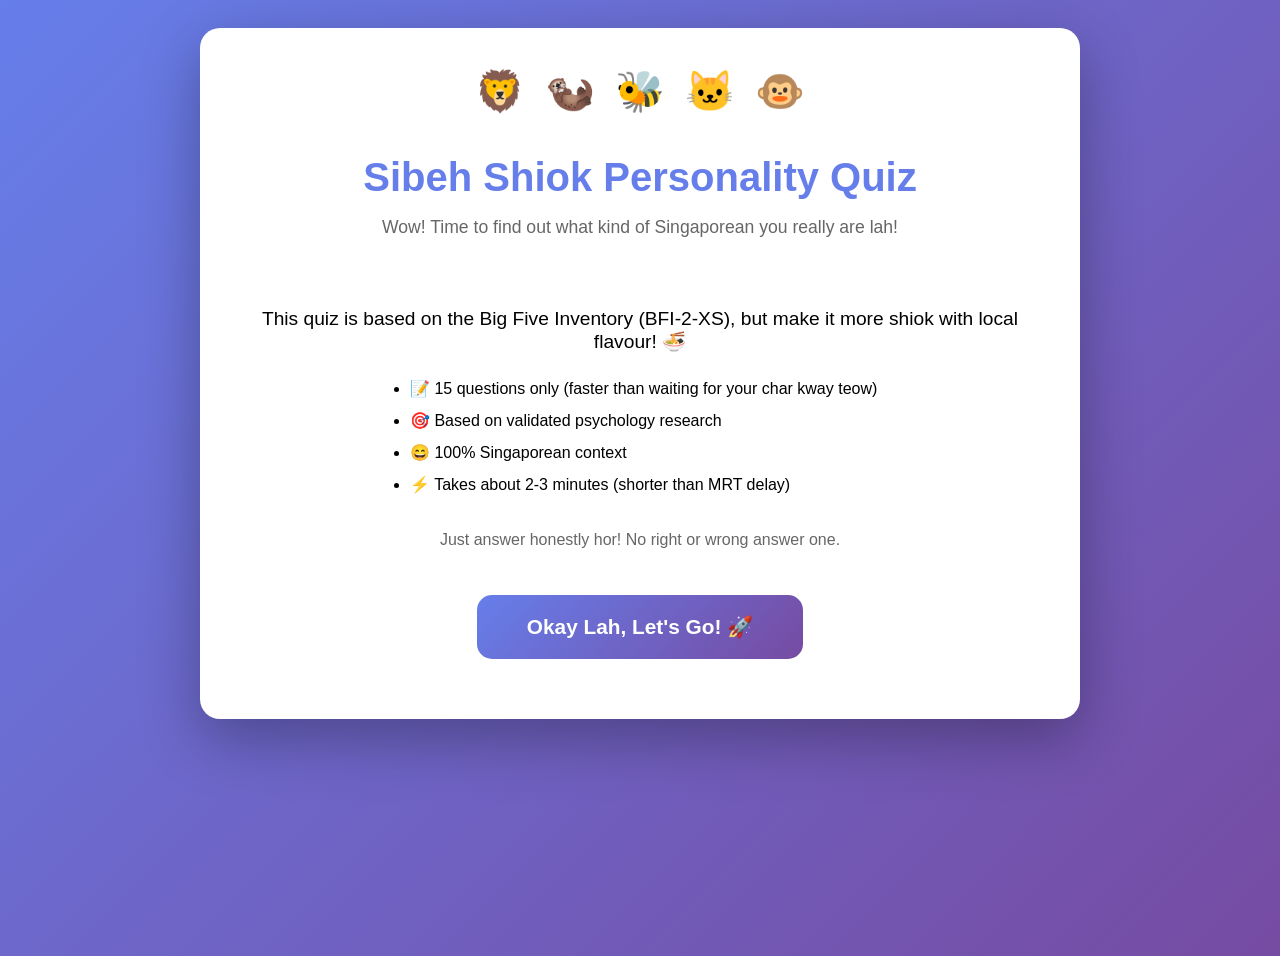
==== index.html @ f8a70c3f "initial commit" ====
<!DOCTYPE html>
<html lang="en">
<head>
    <meta charset="UTF-8">
    <meta name="viewport" content="width=device-width, initial-scale=1.0">
    <title>Sibeh Shiok Personality Quiz</title>
    <link rel="stylesheet" href="style.css">
</head>
<body>
    <div class="container">
        <!-- Intro Screen -->
        <div class="intro-screen active">
            <div class="bouncing-mascots">
                <div class="bouncing-emoji">🦁</div>
                <div class="bouncing-emoji">🦦</div>
                <div class="bouncing-emoji">🐝</div>
                <div class="bouncing-emoji">🐱</div>
                <div class="bouncing-emoji">🐵</div>
            </div>
            <div class="header">
                <h1>Sibeh Shiok Personality Quiz</h1>
                <p class="subtitle">Wow! Time to find out what kind of Singaporean you really are lah!</p>
            </div>
            <div class="intro-content">
                <p style="font-size: 1.2em; margin-bottom: 20px;">This quiz is based on the Big Five Inventory (BFI-2-XS), but make it more shiok with local flavour! 🍜</p>
                <ul>
                    <li>📝 15 questions only (faster than waiting for your char kway teow)</li>
                    <li>🎯 Based on validated psychology research</li>
                    <li>😄 100% Singaporean context</li>
                    <li>⚡ Takes about 2-3 minutes (shorter than MRT delay)</li>
                </ul>
                <p style="margin-top: 30px; color: #666;">Just answer honestly hor! No right or wrong answer one.</p>
                <button class="start-btn" onclick="startQuiz()">Okay Lah, Let's Go! 🚀</button>
            </div>
        </div>

        <!-- Quiz Screen -->
        <div class="quiz-screen">
            <div class="header">
                <h1>Sibeh Shiok Personality Quiz</h1>
                <p class="subtitle">Answer based on how you normally behave lah</p>
            </div>

            <div class="progress-container">
                <div class="progress-bar">
                    <div class="progress-fill" id="progressBar"></div>
                    <div class="progress-percentage" id="progressPercentage">0%</div>
                </div>
            </div>

            <div class="question-card">
                <div class="question-number" id="questionNumber">Question 1 of 30</div>
                <div class="question-text" id="questionText"></div>
                <div class="options" id="optionsContainer"></div>
            </div>

            <div class="nav-buttons">
                <button class="btn btn-prev" id="prevBtn" onclick="prevQuestion()">⬅️ Back</button>
                <button class="btn btn-next" id="nextBtn" onclick="nextQuestion()">Next ➡️</button>
            </div>
        </div>

        <!-- Results Screen -->
        <div class="results">
            <div class="header">
                <h1>🎉 Your Results!</h1>
                <p class="subtitle">Here's what kind of Singaporean you are:</p>
            </div>
            <div id="resultsContainer"></div>
            <div style="text-align: center; margin-top: 30px;">
                <button class="start-btn" onclick="location.reload()">Take Again? 🔄</button>
            </div>
        </div>
    </div>

    <script src="script.js"></script>
</body>
</html>
---- style.css ----
body {
    font-family: 'Segoe UI', Tahoma, Geneva, Verdana, sans-serif;
    background: linear-gradient(135deg, #667eea 0%, #764ba2 100%);
    min-height: 100vh;
    padding: 20px;
}

.container {
    max-width: 800px;
    margin: 0 auto;
    background: white;
    border-radius: 20px;
    padding: 40px;
    box-shadow: 0 20px 60px rgba(0,0,0,0.3);
}

.header {
    text-align: center;
    margin-bottom: 30px;
}

.header h1 {
    color: #667eea;
    font-size: 2.5em;
    margin-bottom: 10px;
}

.header .subtitle {
    color: #666;
    font-size: 1.1em;
}

.progress-container {
    margin: 30px 0;
}

.progress-bar {
    width: 100%;
    height: 30px;
    background: #f0f0f0;
    border-radius: 15px;
    overflow: hidden;
    position: relative;
}

.progress-fill {
    height: 100%;
    background: linear-gradient(90deg, #667eea, #764ba2);
    transition: width 0.3s ease;
}

.progress-percentage {
    position: absolute;
    top: 50%;
    right: 10px;
    transform: translateY(-50%);
    color: #333;
    font-weight: bold;
    font-size: 0.9em;
    z-index: 10;
}

.question-card {
    background: #f8f9fa;
    padding: 30px;
    border-radius: 15px;
    margin-bottom: 20px;
    border-left: 5px solid #667eea;
}

.question-number {
    color: #667eea;
    font-weight: bold;
    margin-bottom: 10px;
}

.question-text {
    font-size: 1.3em;
    color: #333;
    margin-bottom: 20px;
    line-height: 1.5;
}

.options {
    display: flex;
    flex-direction: column;
    gap: 12px;
}

.option-btn {
    padding: 15px 20px;
    border: 2px solid #e0e0e0;
    background: white;
    border-radius: 10px;
    cursor: pointer;
    transition: all 0.2s;
    font-size: 1em;
    text-align: left;
}

.option-btn:hover {
    border-color: #667eea;
    background: #f0f4ff;
    transform: translateX(5px);
}

.option-btn.selected {
    border-color: #667eea;
    background: #667eea;
    color: white;
}

.nav-buttons {
    display: flex;
    justify-content: space-between;
    margin-top: 30px;
}

.btn {
    padding: 12px 30px;
    border: none;
    border-radius: 10px;
    font-size: 1em;
    cursor: pointer;
    transition: all 0.2s;
    font-weight: bold;
}

.btn-prev {
    background: #e0e0e0;
    color: #333;
}

.btn-next {
    background: #667eea;
    color: white;
}

.btn:hover {
    transform: translateY(-2px);
    box-shadow: 0 5px 15px rgba(0,0,0,0.2);
}

.btn:disabled {
    opacity: 0.5;
    cursor: not-allowed;
    transform: none;
}

.results {
    display: none;
}

.results.active {
    display: block;
}

.trait-card {
    background: #f8f9fa;
    padding: 20px;
    border-radius: 10px;
    margin-bottom: 15px;
}

.trait-header {
    display: flex;
    justify-content: space-between;
    align-items: center;
    margin-bottom: 10px;
}

.trait-name {
    font-weight: bold;
    color: #333;
    font-size: 1.2em;
}

.trait-score {
    font-size: 1.5em;
    font-weight: bold;
    color: #667eea;
}

.trait-bar {
    width: 100%;
    height: 20px;
    background: #e0e0e0;
    border-radius: 10px;
    overflow: hidden;
    margin-bottom: 10px;
}

.trait-bar-fill {
    height: 100%;
    background: linear-gradient(90deg, #667eea, #764ba2);
    transition: width 1s ease;
}

.trait-description {
    color: #666;
    line-height: 1.6;
}

.emoji {
    font-size: 1.5em;
    margin-right: 10px;
}

.intro-screen, .quiz-screen {
    display: none;
}

.intro-screen.active, .quiz-screen.active {
    display: block;
}

.start-btn {
    background: linear-gradient(135deg, #667eea, #764ba2);
    color: white;
    padding: 20px 50px;
    font-size: 1.3em;
    border: none;
    border-radius: 15px;
    cursor: pointer;
    margin-top: 30px;
    font-weight: bold;
    transition: all 0.3s;
}

.start-btn:hover {
    transform: scale(1.05);
    box-shadow: 0 10px 30px rgba(102, 126, 234, 0.4);
}

.intro-content {
    text-align: center;
    padding: 20px;
}

.intro-content ul {
    text-align: left;
    margin: 20px auto;
    max-width: 500px;
    line-height: 2;
}

/* Bouncing mascots animation */
@keyframes bounce {
    0%, 100% {
        transform: translateY(0);
    }
    50% {
        transform: translateY(-20px);
    }
}

.bouncing-mascots {
    display: flex;
    justify-content: center;
    gap: 20px;
    margin-bottom: 5px;
    height: 60px;
}

.bouncing-emoji {
    font-size: 2.5em;
    animation: bounce 1.5s ease-in-out infinite;
}

.bouncing-emoji:nth-child(1) {
    animation-delay: 0s;
}

.bouncing-emoji:nth-child(2) {
    animation-delay: 0s;
}

.bouncing-emoji:nth-child(3) {
    animation-delay: 0s;
}

.bouncing-emoji:nth-child(4) {
    animation-delay: 0s;
}

.bouncing-emoji:nth-child(5) {
    animation-delay: 0s;
}

/* Mascot main section */
.mascot-main-section {
    background: linear-gradient(135deg, #667eea 0%, #764ba2 100%);
    border-radius: 15px;
    padding: 40px;
    color: white;
    text-align: center;
    margin-bottom: 40px;
}

.mascot-main {
    display: flex;
    flex-direction: column;
    align-items: center;
    gap: 15px;
}

.mascot-emoji-large {
    font-size: 4em;
    animation: bounce 1.5s ease-in-out infinite;
}

.mascot-name-large {
    font-size: 2em;
    font-weight: bold;
}

.mascot-description-large {
    font-size: 1.1em;
    line-height: 1.6;
    max-width: 600px;
}

/* Traits section */
.traits-section {
    margin-bottom: 40px;
}

/* All mascots section */
.all-mascots-section {
    margin-top: 50px;
    padding-top: 40px;
    border-top: 3px solid #e0e0e0;
}

.all-mascots-section h2 {
    text-align: center;
    color: #667eea;
    font-size: 1.8em;
    margin-bottom: 30px;
}

.mascots-grid {
    display: grid;
    grid-template-columns: repeat(auto-fit, minmax(220px, 1fr));
    gap: 20px;
}

.mascot-card {
    background: #f8f9fa;
    border: 2px solid #e0e0e0;
    border-radius: 15px;
    padding: 20px;
    text-align: center;
    transition: all 0.3s ease;
    position: relative;
}

.mascot-card:hover {
    transform: translateY(-5px);
    box-shadow: 0 10px 25px rgba(102, 126, 234, 0.2);
}

.mascot-card.highlighted {
    color: white;
    box-shadow: 0 10px 30px rgba(0, 0, 0, 0.2);
}

/* Extraversion - Party Lion - Red/Orange */
.mascot-card.highlighted-E {
    background: linear-gradient(135deg, #FF6B6B 0%, #FF8E53 100%);
    border-color: #FF6B6B;
}

.mascot-card.highlighted-E .mascot-name {
    color: white;
}

.mascot-card.highlighted-E .mascot-description {
    color: rgba(255, 255, 255, 0.9);
}

.mascot-card.highlighted-E .user-mascot-badge {
    background: rgba(255, 255, 255, 0.3);
    color: white;
}

/* Agreeableness - Chill Otter - Teal */
.mascot-card.highlighted-A {
    background: linear-gradient(135deg, #00B4DB 0%, #0083B0 100%);
    border-color: #00B4DB;
}

.mascot-card.highlighted-A .mascot-name {
    color: white;
}

.mascot-card.highlighted-A .mascot-description {
    color: rgba(255, 255, 255, 0.9);
}

.mascot-card.highlighted-A .user-mascot-badge {
    background: rgba(255, 255, 255, 0.3);
    color: white;
}

/* Conscientiousness - Boss Bee - Gold */
.mascot-card.highlighted-C {
    background: linear-gradient(135deg, #FFD89B 0%, #FFC92A 100%);
    border-color: #FFC92A;
}

.mascot-card.highlighted-C .mascot-name {
    color: #333;
}

.mascot-card.highlighted-C .mascot-description {
    color: #333;
}

.mascot-card.highlighted-C .user-mascot-badge {
    background: rgba(0, 0, 0, 0.1);
    color: #333;
}

/* Neuroticism - Kiasu Kitten - Purple/Pink */
.mascot-card.highlighted-N {
    background: linear-gradient(135deg, #C061F0 0%, #E75480 100%);
    border-color: #C061F0;
}

.mascot-card.highlighted-N .mascot-name {
    color: white;
}

.mascot-card.highlighted-N .mascot-description {
    color: rgba(255, 255, 255, 0.9);
}

.mascot-card.highlighted-N .user-mascot-badge {
    background: rgba(255, 255, 255, 0.3);
    color: white;
}

/* Openness - Curious Monkey - Green */
.mascot-card.highlighted-O {
    background: linear-gradient(135deg, #11998E 0%, #38EF7D 100%);
    border-color: #11998E;
}

.mascot-card.highlighted-O .mascot-name {
    color: white;
}

.mascot-card.highlighted-O .mascot-description {
    color: rgba(255, 255, 255, 0.9);
}

.mascot-card.highlighted-O .user-mascot-badge {
    background: rgba(255, 255, 255, 0.3);
    color: white;
}

.mascot-emoji {
    font-size: 3em;
    margin-bottom: 10px;
}

.mascot-name {
    font-weight: bold;
    font-size: 1.2em;
    margin-bottom: 10px;
    color: #333;
}

.mascot-description {
    font-size: 0.9em;
    line-height: 1.5;
    color: #666;
}

.user-mascot-badge {
    position: absolute;
    top: 10px;
    right: 10px;
    background: #fff;
    color: #333;
    padding: 5px 12px;
    border-radius: 20px;
    font-weight: bold;
    font-size: 0.8em;
}

@media (max-width: 600px) {
    .container {
        padding: 20px;
    }
    
    .header h1 {
        font-size: 1.8em;
    }
    
    .question-text {
        font-size: 1.1em;
    }
    
    .bouncing-mascots {
        gap: 10px;
        height: 50px;
    }
    
    .bouncing-emoji {
        font-size: 2em;
    }
    
    .mascot-emoji-large {
        font-size: 3em;
    }
    
    .mascot-name-large {
        font-size: 1.5em;
    }
    
    .mascots-grid {
        grid-template-columns: 1fr;
    }
}
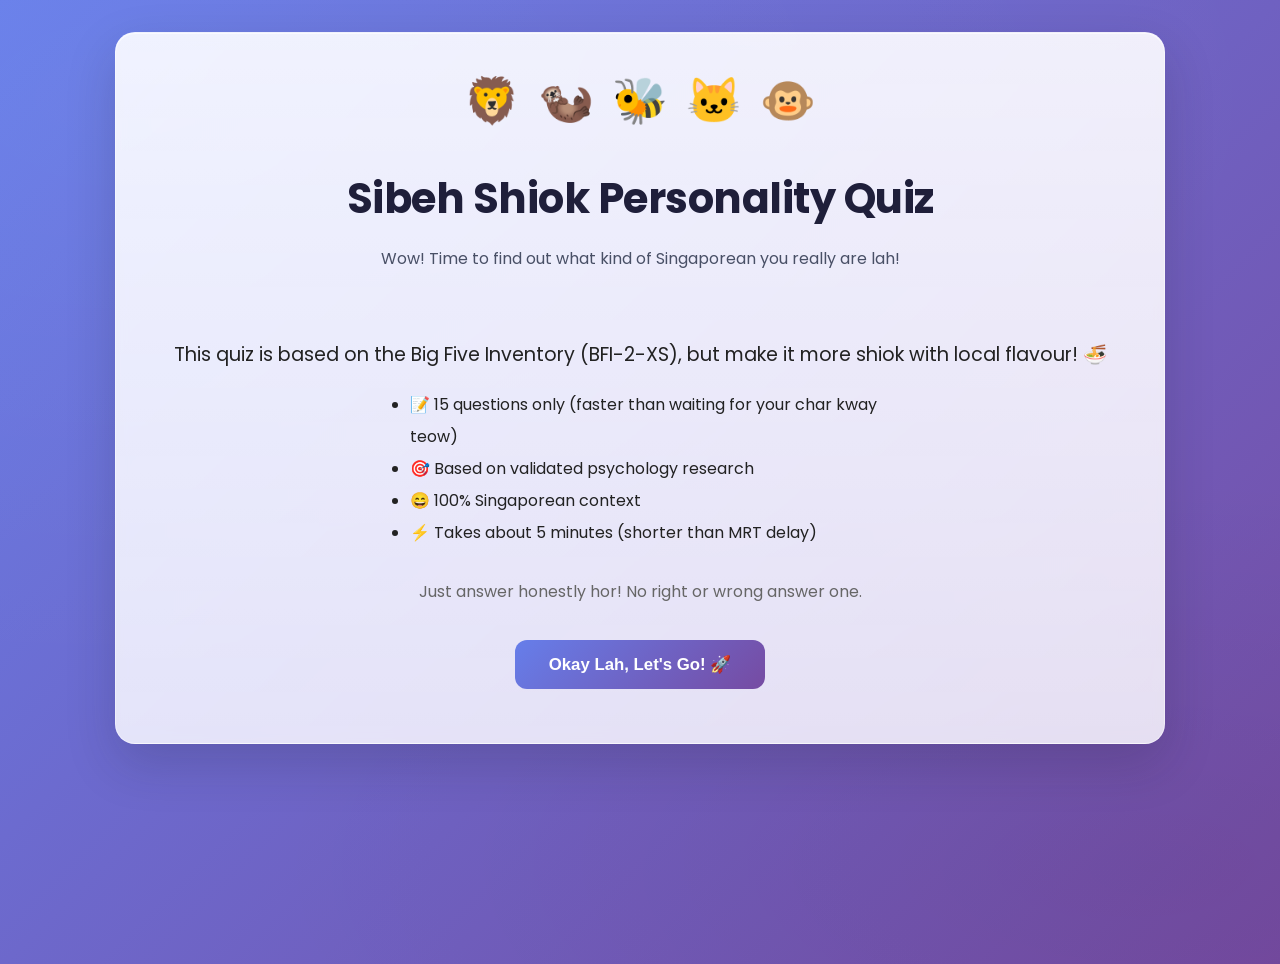
==== commit e523edb4: "new commit #2" ====
--- a/index.html
+++ b/index.html
@@ -1,6 +1,3 @@
-<!DOCTYPE html>
-<html lang="en">
-<head>
     <meta charset="UTF-8">
     <meta name="viewport" content="width=device-width, initial-scale=1.0">
     <title>Sibeh Shiok Personality Quiz</title>
@@ -27,7 +24,7 @@
                     <li>📝 15 questions only (faster than waiting for your char kway teow)</li>
                     <li>🎯 Based on validated psychology research</li>
                     <li>😄 100% Singaporean context</li>
-                    <li>⚡ Takes about 2-3 minutes (shorter than MRT delay)</li>
+                    <li>⚡ Takes about 5 minutes (shorter than MRT delay)</li>
                 </ul>
                 <p style="margin-top: 30px; color: #666;">Just answer honestly hor! No right or wrong answer one.</p>
                 <button class="start-btn" onclick="startQuiz()">Okay Lah, Let's Go! 🚀</button>
@@ -49,7 +46,7 @@
             </div>
 
             <div class="question-card">
-                <div class="question-number" id="questionNumber">Question 1 of 30</div>
+                <div class="question-number" id="questionNumber">Question 1 of 20</div>
                 <div class="question-text" id="questionText"></div>
                 <div class="options" id="optionsContainer"></div>
             </div>
@@ -73,6 +70,7 @@
         </div>
     </div>
 
+    <canvas id="confetti-canvas" aria-hidden="true"></canvas>
     <script src="script.js"></script>
 </body>
 </html>
--- a/style.css
+++ b/style.css
@@ -1,17 +1,35 @@
+@import url('https://fonts.googleapis.com/css2?family=Poppins:wght@300;400;600;700&display=swap');
+
+:root{
+    --primary-1: #667eea;
+    --primary-2: #764ba2;
+    --muted: #f4f6fb;
+    --glass: rgba(255,255,255,0.08);
+    --card-bg: rgba(255,255,255,0.75);
+}
+
 body {
-    font-family: 'Segoe UI', Tahoma, Geneva, Verdana, sans-serif;
-    background: linear-gradient(135deg, #667eea 0%, #764ba2 100%);
+    font-family: 'Poppins', 'Segoe UI', Tahoma, Geneva, Verdana, sans-serif;
     min-height: 100vh;
-    padding: 20px;
+    margin: 0;
+    padding: 32px;
+    background: radial-gradient(1200px 600px at 10% 10%, rgba(255,255,255,0.04), transparent),
+                radial-gradient(900px 400px at 90% 90%, rgba(0,0,0,0.05), transparent),
+                linear-gradient(135deg, var(--primary-1) 0%, var(--primary-2) 100%);
+    color: #222;
+    -webkit-font-smoothing:antialiased;
+    -moz-osx-font-smoothing:grayscale;
 }
 
 .container {
-    max-width: 800px;
+    max-width: 980px;
     margin: 0 auto;
-    background: white;
+    background: linear-gradient(180deg, rgba(255,255,255,0.9) 0%, rgba(255,255,255,0.82) 100%);
     border-radius: 20px;
-    padding: 40px;
-    box-shadow: 0 20px 60px rgba(0,0,0,0.3);
+    padding: 34px;
+    box-shadow: 0 20px 50px rgba(28,30,42,0.18), inset 0 1px 0 rgba(255,255,255,0.6);
+    backdrop-filter: blur(6px) saturate(120%);
+    border: 1px solid rgba(255,255,255,0.4);
 }
 
 .header {
@@ -20,14 +38,15 @@
 }
 
 .header h1 {
-    color: #667eea;
-    font-size: 2.5em;
-    margin-bottom: 10px;
+    color: #1f1f3a;
+    font-size: 2.6rem;
+    margin-bottom: 6px;
+    letter-spacing: -0.5px;
 }
 
 .header .subtitle {
-    color: #666;
-    font-size: 1.1em;
+    color: #495066;
+    font-size: 1rem;
 }
 
 .progress-container {
@@ -36,17 +55,18 @@
 
 .progress-bar {
     width: 100%;
-    height: 30px;
-    background: #f0f0f0;
-    border-radius: 15px;
+    height: 28px;
+    background: linear-gradient(90deg, rgba(255,255,255,0.35), rgba(255,255,255,0.15));
+    border-radius: 999px;
     overflow: hidden;
     position: relative;
+    border: 1px solid rgba(31,31,58,0.06);
 }
 
 .progress-fill {
     height: 100%;
-    background: linear-gradient(90deg, #667eea, #764ba2);
-    transition: width 0.3s ease;
+    background: repeating-linear-gradient( -45deg, rgba(255,255,255,0.06), rgba(255,255,255,0.06) 10px, rgba(0,0,0,0.03) 10px, rgba(0,0,0,0.03) 20px ), linear-gradient(90deg, var(--primary-1), var(--primary-2));
+    transition: width 0.5s cubic-bezier(.2,.9,.2,1);
 }
 
 .progress-percentage {
@@ -61,11 +81,13 @@
 }
 
 .question-card {
-    background: #f8f9fa;
-    padding: 30px;
-    border-radius: 15px;
-    margin-bottom: 20px;
-    border-left: 5px solid #667eea;
+    background: linear-gradient(180deg, rgba(255,255,255,0.9), rgba(250,250,253,0.9));
+    padding: 28px;
+    border-radius: 14px;
+    margin-bottom: 22px;
+    border-left: 6px solid rgba(102,126,234,0.12);
+    box-shadow: 0 10px 30px rgba(31,31,58,0.06);
+    position: relative;
 }
 
 .question-number {
@@ -82,48 +104,66 @@
 }
 
 .options {
+    display: grid;
+    grid-template-columns: 1fr 1fr;
+    gap: 12px;
+}
+
+.option-btn {
+    padding: 14px 18px;
+    border: 1px solid rgba(31,31,58,0.06);
+    background: white;
+    border-radius: 12px;
+    cursor: pointer;
+    transition: all 0.22s cubic-bezier(.2,.9,.2,1);
+    font-size: 0.98rem;
+    text-align: left;
     display: flex;
-    flex-direction: column;
+    align-items: center;
     gap: 12px;
-}
-
-.option-btn {
-    padding: 15px 20px;
-    border: 2px solid #e0e0e0;
-    background: white;
-    border-radius: 10px;
-    cursor: pointer;
-    transition: all 0.2s;
-    font-size: 1em;
-    text-align: left;
+    box-shadow: 0 6px 18px rgba(31,31,58,0.04);
+}
+
+.option-btn .dot {
+    width: 36px;
+    height: 36px;
+    border-radius: 999px;
+    display: inline-flex;
+    align-items: center;
+    justify-content: center;
+    font-weight: 700;
+    color: white;
+    flex: 0 0 36px;
 }
 
 .option-btn:hover {
-    border-color: #667eea;
-    background: #f0f4ff;
-    transform: translateX(5px);
+    transform: translateY(-4px);
+    box-shadow: 0 14px 30px rgba(31,31,58,0.08);
 }
 
 .option-btn.selected {
-    border-color: #667eea;
-    background: #667eea;
-    color: white;
-}
+    border-color: transparent;
+    background: linear-gradient(90deg, var(--primary-1), var(--primary-2));
+    color: white;
+}
+
+.option-btn.selected .dot { box-shadow: 0 4px 8px rgba(0,0,0,0.12); }
 
 .nav-buttons {
     display: flex;
     justify-content: space-between;
-    margin-top: 30px;
+    margin-top: 28px;
+    gap: 12px;
 }
 
 .btn {
-    padding: 12px 30px;
+    padding: 12px 24px;
     border: none;
-    border-radius: 10px;
-    font-size: 1em;
+    border-radius: 12px;
+    font-size: 1rem;
     cursor: pointer;
-    transition: all 0.2s;
-    font-weight: bold;
+    transition: transform .18s ease, box-shadow .18s ease;
+    font-weight: 700;
 }
 
 .btn-prev {
@@ -132,13 +172,14 @@
 }
 
 .btn-next {
-    background: #667eea;
-    color: white;
+    background: linear-gradient(90deg, var(--primary-1), var(--primary-2));
+    color: white;
+    box-shadow: 0 10px 28px rgba(102,126,234,0.18);
 }
 
 .btn:hover {
-    transform: translateY(-2px);
-    box-shadow: 0 5px 15px rgba(0,0,0,0.2);
+    transform: translateY(-4px);
+    box-shadow: 0 12px 30px rgba(31,31,58,0.12);
 }
 
 .btn:disabled {
@@ -156,10 +197,11 @@
 }
 
 .trait-card {
-    background: #f8f9fa;
-    padding: 20px;
-    border-radius: 10px;
-    margin-bottom: 15px;
+    background: linear-gradient(180deg, rgba(255,255,255,0.95), rgba(250,250,253,0.95));
+    padding: 18px;
+    border-radius: 12px;
+    margin-bottom: 14px;
+    border: 1px solid rgba(31,31,58,0.04);
 }
 
 .trait-header {
@@ -202,7 +244,7 @@
 }
 
 .emoji {
-    font-size: 1.5em;
+    font-size: 1.6em;
     margin-right: 10px;
 }
 
@@ -215,21 +257,21 @@
 }
 
 .start-btn {
-    background: linear-gradient(135deg, #667eea, #764ba2);
-    color: white;
-    padding: 20px 50px;
-    font-size: 1.3em;
+    background: linear-gradient(135deg, var(--primary-1), var(--primary-2));
+    color: white;
+    padding: 14px 34px;
+    font-size: 1.05rem;
     border: none;
-    border-radius: 15px;
+    border-radius: 12px;
     cursor: pointer;
-    margin-top: 30px;
-    font-weight: bold;
-    transition: all 0.3s;
+    margin-top: 20px;
+    font-weight: 700;
+    transition: transform .18s ease, box-shadow .18s ease;
 }
 
 .start-btn:hover {
-    transform: scale(1.05);
-    box-shadow: 0 10px 30px rgba(102, 126, 234, 0.4);
+    transform: translateY(-4px) scale(1.01);
+    box-shadow: 0 18px 46px rgba(102, 126, 234, 0.18);
 }
 
 .intro-content {
@@ -257,14 +299,20 @@
 .bouncing-mascots {
     display: flex;
     justify-content: center;
-    gap: 20px;
-    margin-bottom: 5px;
-    height: 60px;
+    gap: 18px;
+    margin-bottom: 10px;
+    height: 72px;
 }
 
 .bouncing-emoji {
-    font-size: 2.5em;
-    animation: bounce 1.5s ease-in-out infinite;
+    font-size: 2.8em;
+    animation: floaty 3.2s ease-in-out infinite;
+}
+
+@keyframes floaty {
+    0% { transform: translateY(0) rotate(-2deg); }
+    50% { transform: translateY(-18px) rotate(2deg); }
+    100% { transform: translateY(0) rotate(-2deg); }
 }
 
 .bouncing-emoji:nth-child(1) {
@@ -289,12 +337,12 @@
 
 /* Mascot main section */
 .mascot-main-section {
-    background: linear-gradient(135deg, #667eea 0%, #764ba2 100%);
-    border-radius: 15px;
-    padding: 40px;
+    border-radius: 14px;
+    padding: 28px;
     color: white;
     text-align: center;
-    margin-bottom: 40px;
+    margin-bottom: 36px;
+    box-shadow: 0 14px 40px rgba(31,31,58,0.08);
 }
 
 .mascot-main {
@@ -305,8 +353,8 @@
 }
 
 .mascot-emoji-large {
-    font-size: 4em;
-    animation: bounce 1.5s ease-in-out infinite;
+    font-size: 4.2em;
+    animation: floaty 2.4s ease-in-out infinite;
 }
 
 .mascot-name-large {
@@ -490,6 +538,85 @@
     font-size: 0.8em;
 }
 
+/* Healthcare Screening Section */
+.health-section {
+    margin-top: 50px;
+    padding: 30px;
+    background: #f8f9fa;
+    border-radius: 15px;
+    border-left: 5px solid #00B4DB;
+}
+
+.health-section h2 {
+    text-align: center;
+    color: #333;
+    font-size: 1.6em;
+    margin-bottom: 25px;
+}
+
+.health-grid {
+    display: grid;
+    grid-template-columns: repeat(auto-fit, minmax(300px, 1fr));
+    gap: 15px;
+}
+
+.health-card {
+    background: white;
+    padding: 15px;
+    border-radius: 10px;
+    border-left: 4px solid #00B4DB;
+    box-shadow: 0 2px 8px rgba(0, 0, 0, 0.1);
+}
+
+.health-question {
+    font-weight: bold;
+    color: #333;
+    margin-bottom: 10px;
+    font-size: 0.95em;
+    line-height: 1.5;
+}
+
+.health-answer {
+    color: #666;
+    font-size: 0.9em;
+}
+
+.health-answer strong {
+    color: #00B4DB;
+    font-weight: bold;
+}
+
+/* Export Section */
+.export-section {
+    text-align: center;
+    margin-top: 40px;
+    padding: 30px;
+    background: linear-gradient(135deg, #667eea 0%, #764ba2 100%);
+    border-radius: 15px;
+}
+
+.export-btn {
+    background: white;
+    color: #667eea;
+    padding: 15px 40px;
+    font-size: 1.1em;
+    border: none;
+    border-radius: 10px;
+    cursor: pointer;
+    font-weight: bold;
+    transition: all 0.3s ease;
+    box-shadow: 0 5px 15px rgba(0, 0, 0, 0.2);
+}
+
+.export-btn:hover {
+    transform: translateY(-3px);
+    box-shadow: 0 8px 20px rgba(0, 0, 0, 0.3);
+}
+
+.export-btn:active {
+    transform: translateY(-1px);
+}
+
 @media (max-width: 600px) {
     .container {
         padding: 20px;
@@ -523,4 +650,16 @@
     .mascots-grid {
         grid-template-columns: 1fr;
     }
+}
+
+/* Confetti canvas */
+#confetti-canvas {
+    position: fixed;
+    top: 0;
+    left: 0;
+    width: 100vw;
+    height: 100vh;
+    pointer-events: none;
+    z-index: 9999;
+    display: block;
 }
